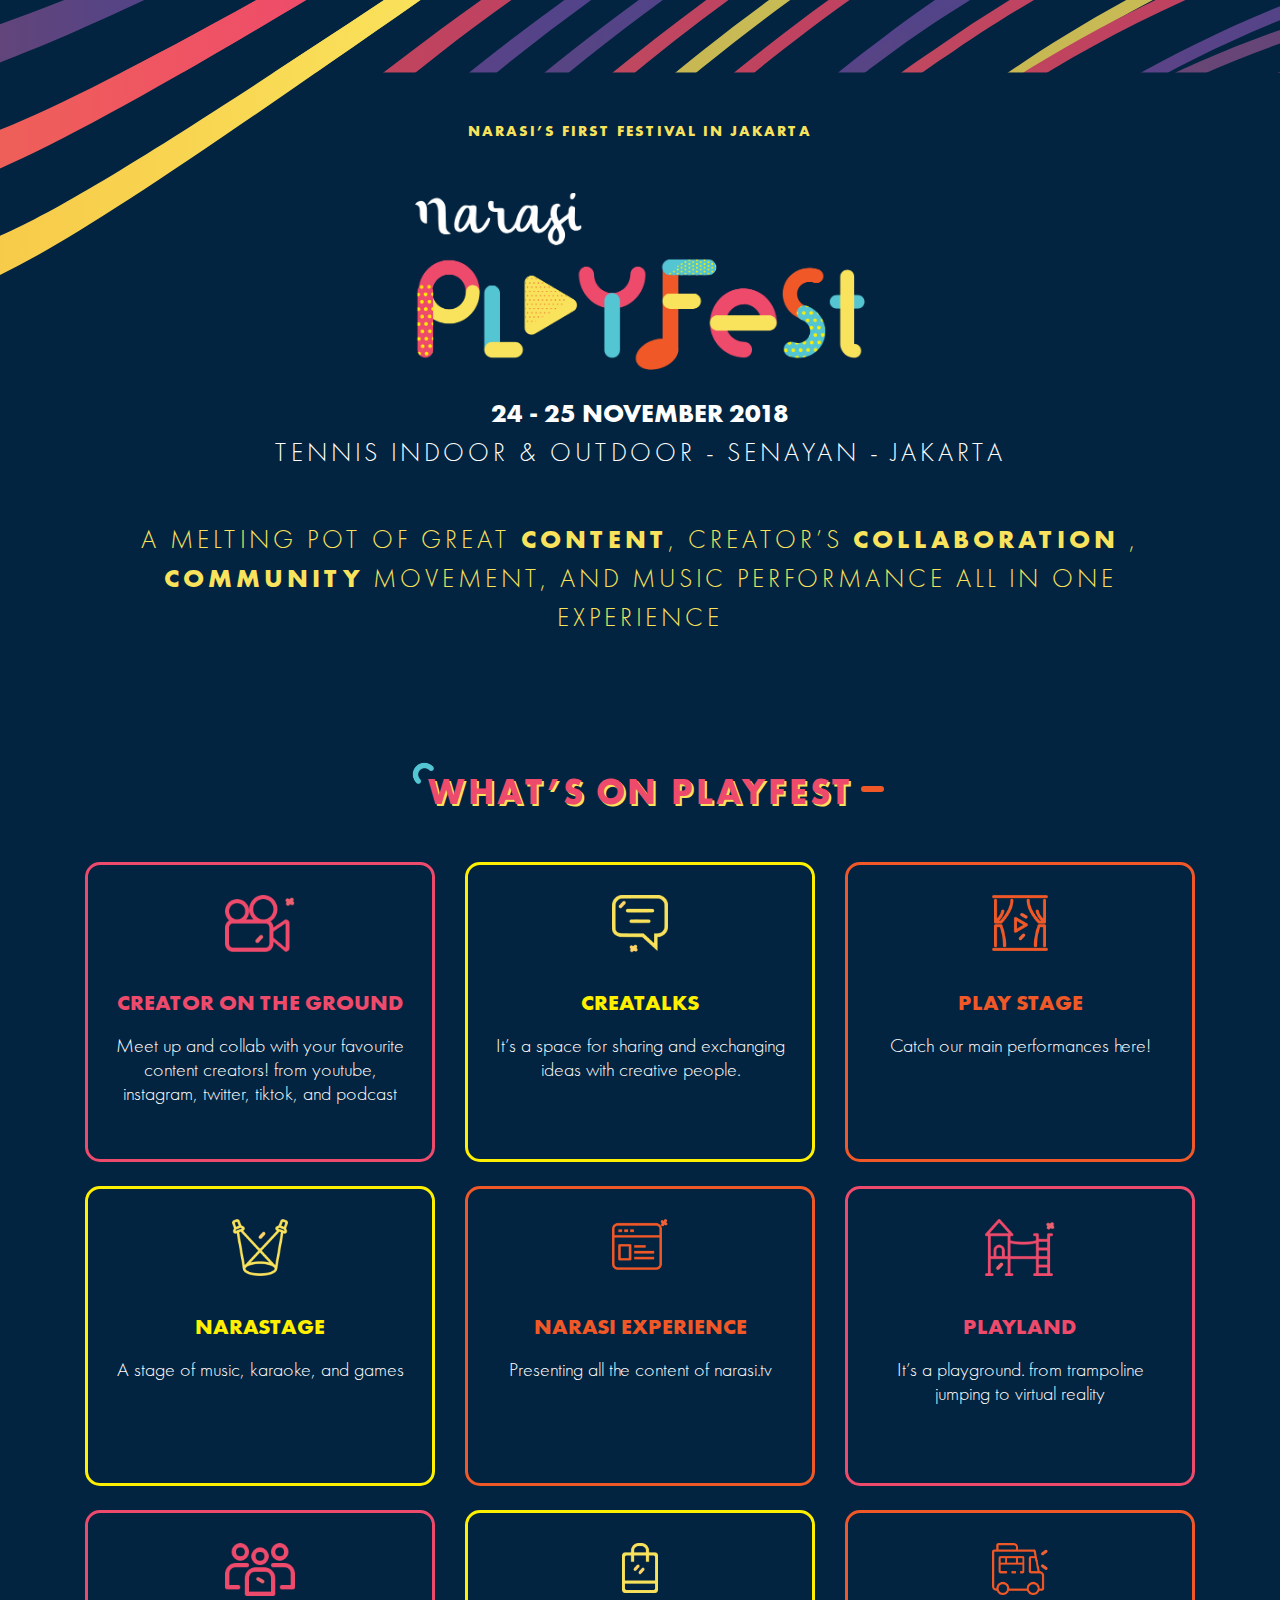
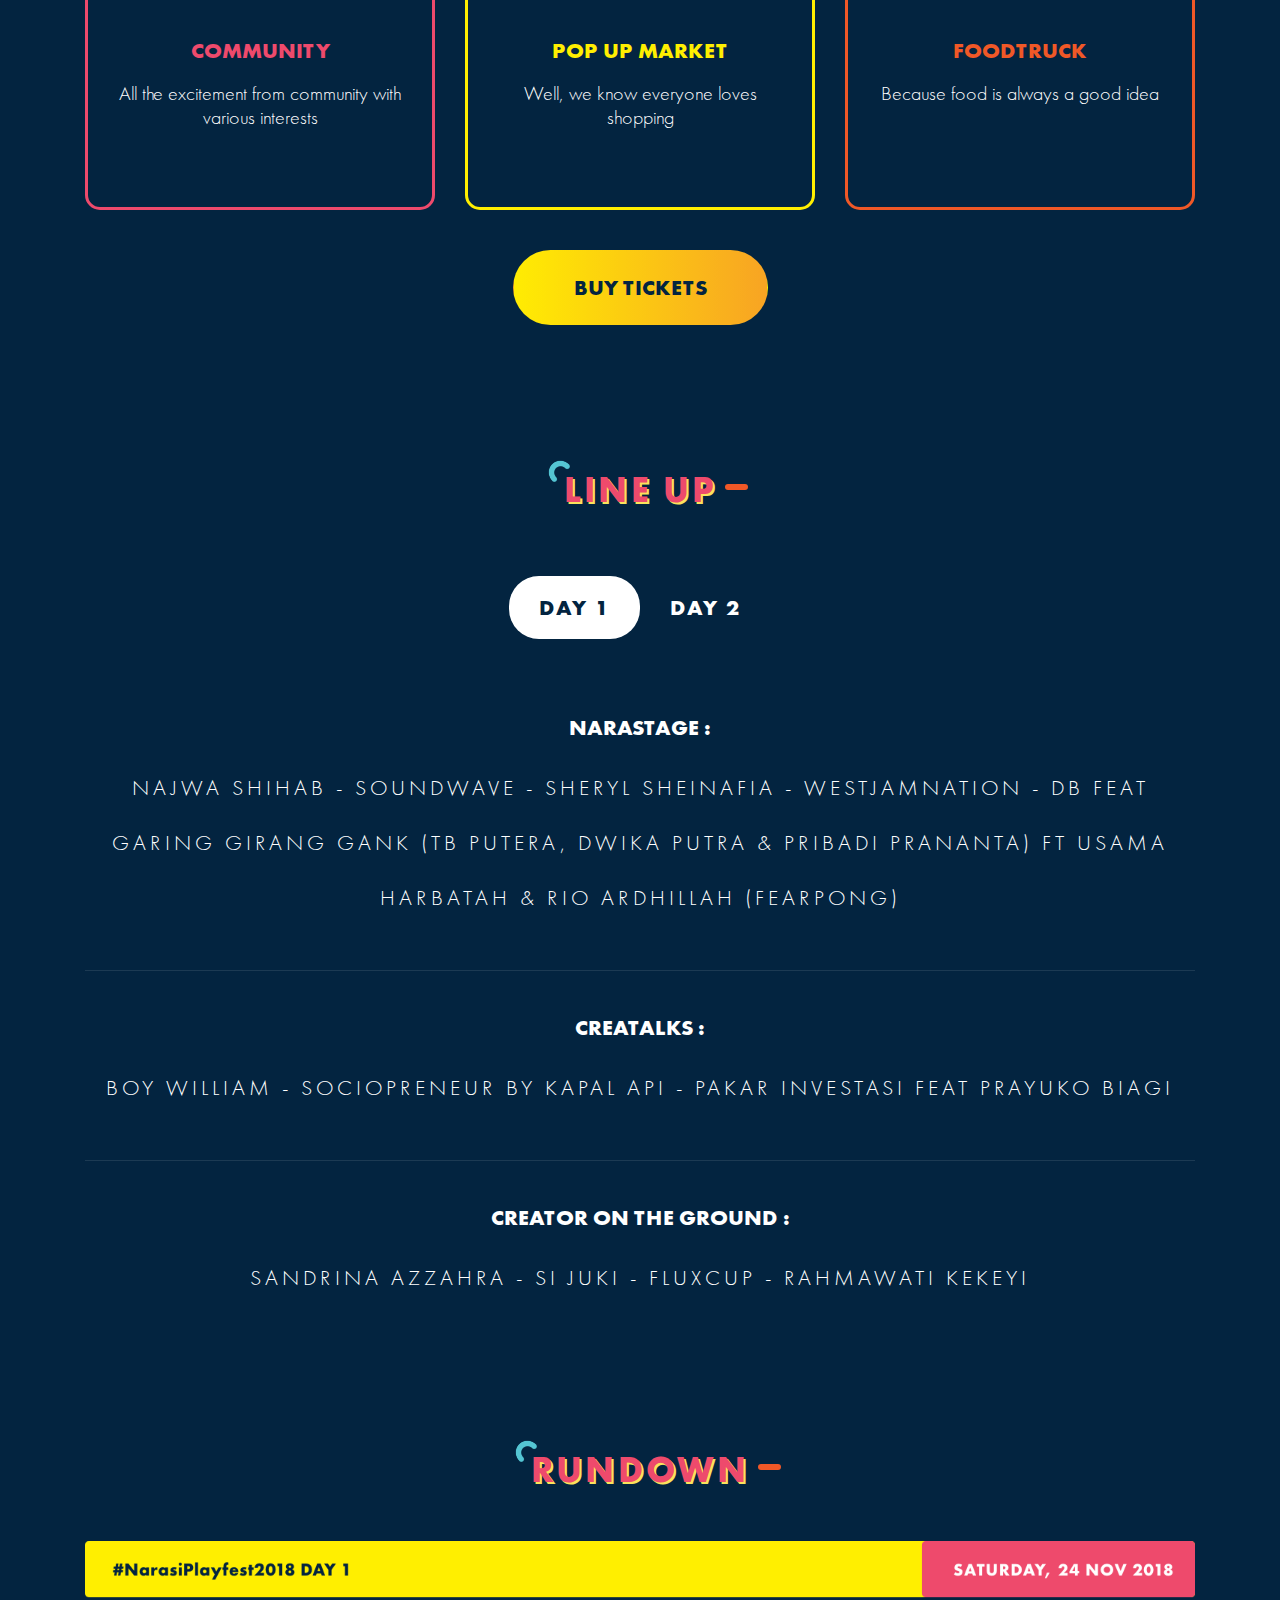
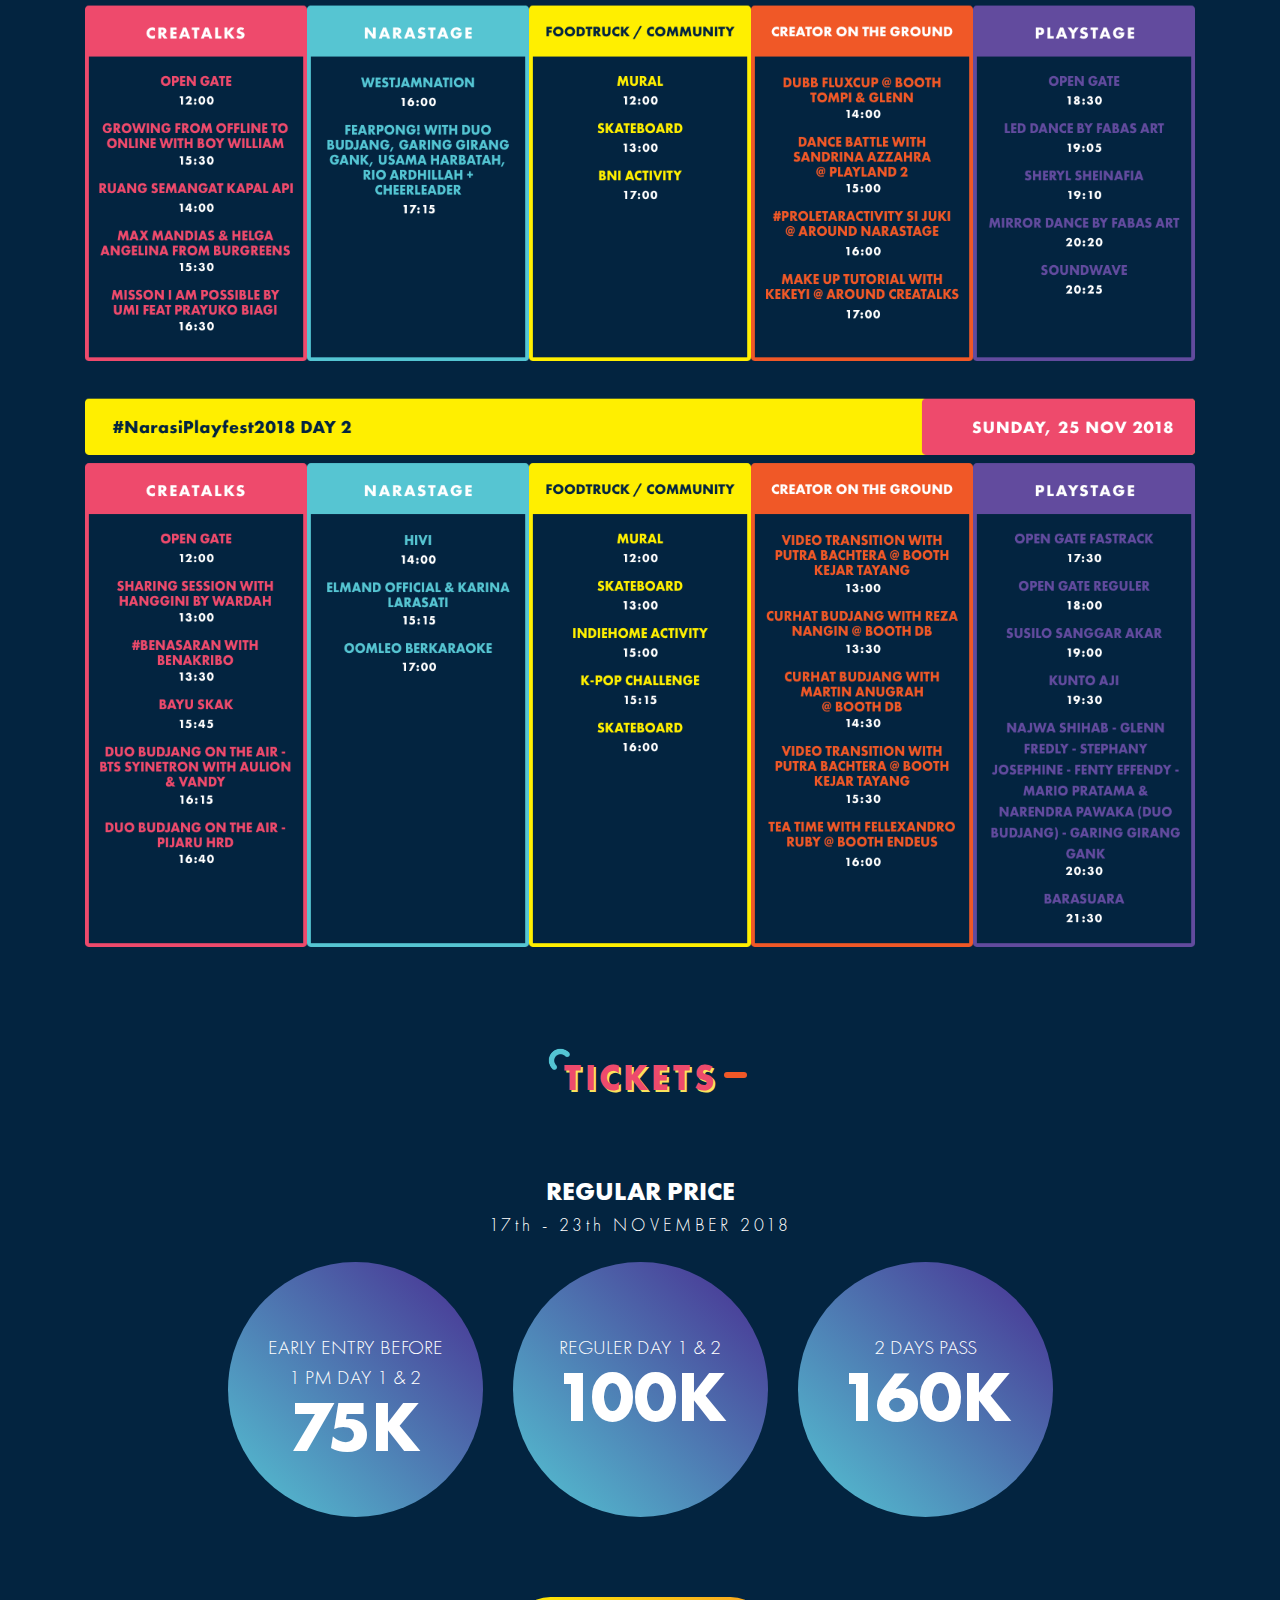
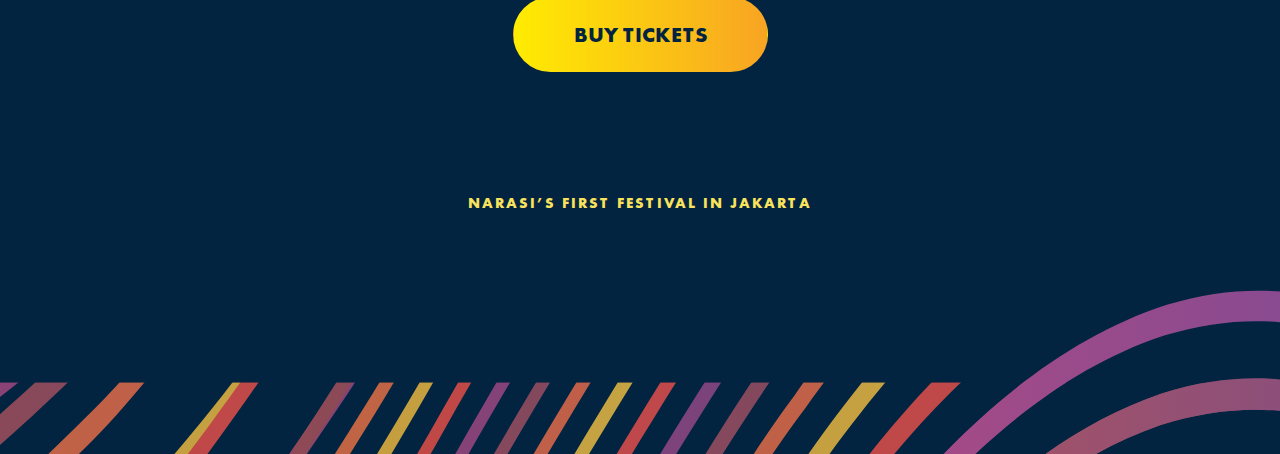
==== index.html @ 6b27f034 "changed file name" ====
<!doctype html>
<html lang="en">

<head>
    <title>Narasi TV - Playfest</title>
    <!-- Required meta tags -->
    <meta charset="utf-8">
    <meta name="viewport" content="width=device-width, initial-scale=1, shrink-to-fit=no, user-scalable=0">
    <link rel="shortcut icon" href="img/favicon.ico" type="image/x-icon" />

    <!-- Bootstrap CSS -->
    <link rel="stylesheet" href="assets/css/bootstrap.min.css">
    <link rel="stylesheet" href="assets/css/styles.css">
    <link rel="stylesheet" href="assets/css/responsive.css">
    <!-- Google Tag Manager -->
    <script>
        (function (w, d, s, l, i) {
            w[l] = w[l] || [];
            w[l].push({
                'gtm.start': new Date().getTime(),
                event: 'gtm.js'
            });
            var f = d.getElementsByTagName(s)[0],
                j = d.createElement(s),
                dl = l != 'dataLayer' ? '&l=' + l : '';
            j.async = true;
            j.src =
                'https://www.googletagmanager.com/gtm.js?id=' + i + dl;
            f.parentNode.insertBefore(j, f);
        })(window, document, 'script', 'dataLayer', 'GTM-NXWLN9T');
    </script>
    <!-- End Google Tag Manager -->

</head>

<body class="bg-land">
    <div class="container">
        <div class="text-center narasi-pad">
            <p class="head-text">NARASI’S FIRST FESTIVAL IN JAKARTA</p>
            <div class="logo mb-4">
                <img src="img/logo@2x.png" class="img-fluid" alt="">
            </div>
            <p class="basic">24 - 25 NOVEMBER 2018</p>
            <p class="basic-lite light-font lt-4 mb-5">TENNIS INDOOR & OUTDOOR - SENAYAN - JAKARTA</p>

            <p class="text-yellow melst">
                A MELTING POT OF GREAT <strong>CONTENT</strong>, CREATOR’S <strong>COLLABORATION</strong> , <br>
                <strong>COMMUNITY</strong> MOVEMENT, AND MUSIC PERFORMANCE ALL IN ONE EXPERIENCE
            </p>
        </div>
    </div>
    <div class="container pt-3">
        <div class="text-center">
            <h3 class="heading-3 mt-5 mb-5">WHAT’S ON PLAYFEST</h3>
            <div class="row">
                <div class="col-xl-4 col-md-6 col-sm-6 mb-4">
                    <div class="tree-bdr red">
                        <div class="icona">
                            <img src="img/camera.png" class="img-fluid" alt="">
                        </div>
                        <h4 class="mt-5 mb-3">CREATOR ON THE GROUND</h4>
                        <p>Meet up and collab with your favourite content creators! from youtube, instagram, twitter,
                            tiktok, and podcast</p>
                    </div>
                </div>
                <div class="col-xl-4 col-md-6 col-sm-6 mb-4">
                    <div class="tree-bdr yellow">
                        <div class="icona">
                            <img src="img/ic-creatalks@2x.png" class="img-fluid" alt="">
                        </div>
                        <h4 class="mt-5 mb-3">CREATALKS</h4>
                        <p>It’s a space for sharing and exchanging ideas with creative people.</p>
                    </div>
                </div>
                <div class="col-xl-4 col-md-6 col-sm-6 mb-4">
                    <div class="tree-bdr orange">
                        <div class="icona">
                            <img src="img/ic-play-stage@2x.png" class="img-fluid" alt="">
                        </div>
                        <h4 class="mt-5 mb-3">PLAY STAGE</h4>
                        <p>Catch our main performances here!</p>
                    </div>
                </div>
                <div class="col-xl-4 col-md-6 col-sm-6 mb-4">
                    <div class="tree-bdr yellow">
                        <div class="icona">
                            <img src="img/ic-narastage@2x.png" class="img-fluid" alt="">
                        </div>
                        <h4 class="mt-5 mb-3">NARASTAGE</h4>
                        <p>A stage of music, karaoke, and games </p>
                    </div>
                </div>

                <div class="col-xl-4 col-md-6 col-sm-6 mb-4">
                    <div class="tree-bdr orange">
                        <div class="icona">
                            <img src="img/ic-naraex@2x.png" class="img-fluid" alt="">
                        </div>
                        <h4 class="mt-5 mb-3">NARASI EXPERIENCE</h4>
                        <p>Presenting all the content of narasi.tv</p>
                    </div>
                </div>

                <div class="col-xl-4 col-md-6 col-sm-6 mb-4">
                    <div class="tree-bdr red">
                        <div class="icona">
                            <img src="img/ic-playland@2x.png" class="img-fluid" alt="">
                        </div>
                        <h4 class="mt-5 mb-3">PLAYLAND</h4>
                        <p>It’s a playground. from trampoline jumping to virtual reality</p>
                    </div>
                </div>
                <div class="col-xl-4 col-md-6 col-sm-6 mb-4">
                    <div class="tree-bdr red">
                        <div class="icona">
                            <img src="img/ic-comminity@2x.png" class="img-fluid" alt="">
                        </div>
                        <h4 class="mt-5 mb-3">COMMUNITY </h4>
                        <p>All the excitement from community with various interests</p>
                    </div>
                </div>
                <div class="col-xl-4 col-md-6 col-sm-6 mb-4">
                    <div class="tree-bdr yellow">
                        <div class="icona popup">
                            <img src="img/ic-popup@2x.png" class="img-fluid" alt="">
                        </div>
                        <h4 class="mt-5 mb-3">POP UP MARKET</h4>
                        <p>Well, we know everyone loves shopping </p>
                    </div>
                </div>
                <div class="col-xl-4 col-md-6 col-sm-6 mb-4">
                    <div class="tree-bdr orange">
                        <div class="icona">
                            <img src="img/ic-foodtruck@2x.png" class="img-fluid" alt="">
                        </div>
                        <h4 class="mt-5 mb-3">FOODTRUCK</h4>
                        <p>Because food is always a good idea</p>
                    </div>
                </div>
            </div>

            <a href="http://bit.ly/tiketplayfest" class="btn btn-yellow mt-3">BUY TICKETS</a>
        </div>
    </div>
    <div class="container pt-5 mt-5">
        <div class="text-center">
            <h3 class="heading-3 mt-5 mb-5">LINE UP</h3>

            <div class="content-tab pt-3">
                <ul class="nav nav-pills justify-content-center" id="myTab" role="tablist">
                    <li class="nav-item">
                        <a class="nav-link nav-link-tab active" id="day-one-tab" data-toggle="tab" href="#day-one" role="tab"
                            aria-controls="day-one" aria-selected="true">DAY 1</a>
                    </li>
                    <li class="nav-item">
                        <a class="nav-link nav-link-tab" id="day-two-tab" data-toggle="tab" href="#day-two" role="tab"
                            aria-controls="day-two" aria-selected="false">DAY 2</a>
                    </li>
                </ul>
                <div class="tab-content mt-5" id="myTabContent">
                    <div class="tab-pane fade show active" id="day-one" role="tabpanel" aria-labelledby="day-one-tab">
                        <div class="pt-4 mb-3">
                            <p class="line-title">NARASTAGE :</p>
                            <p class="lt-4 line-up">
                                NAJWA SHIHAB - SOUNDWAVE - SHERYL SHEINAFIA - WESTJAMNATION - DB feat Garing Girang Gank (TB Putera, Dwika Putra & Pribadi Prananta) ft Usama Harbatah & Rio Ardhillah (Fearpong)
                            </p>
                        </div>
                        <hr>
                        <div class="pt-4 mb-3">
                            <p class="line-title">CREATALKS :</p>
                            <p class="lt-4 line-up">
                                BOY WILLIAM - Sociopreneur by Kapal Api - Pakar Investasi feat Prayuko Biagi
                            </p>
                        </div>
                        <hr>
                        <div class="pt-4 mb-3">
                            <p class="line-title">CREATOR ON THE GROUND :</p>
                            <p class="lt-4 line-up">
                                SANDRINA AZZAHRA -  SI JUKI -
                                FLUXCUP - Rahmawati Kekeyi
                            </p>
                        </div>
                       
                    </div>
                    <div class="tab-pane fade" id="day-two" role="tabpanel" aria-labelledby="day-two-tab">
                        <div class="pt-4 mb-3">
                            <p class="line-title">NARASTAGE :</p>
                            <p class="lt-4 line-up">
                                KUNTO AJI - BARASUARA - ELMAND OFFICIAL & KARINA LARASATI - HIVI - OOMLEO BERKARAOKE -
                                NAJWA SHIHAB - TOMPI & GLENN - MARIO PRATAMA & NARENDRA PAWAKA (DUO BUDJANG) - TEPPY
                                FROM TEPPY-O-METER MOVIE REVIEW - FENTY EFFENDY FROM BUKA BUKU
                            </p>
                        </div>
                        <hr>
                        <div class="pt-4 mb-3">
                            <p>CREATALKS :</p>
                            <p class="lt-4 line-up">
                                BENAZIO RIZKI PUTRA - DUO BUDJANG X Ayyah & anakku (Aulion & Vandy) - Pijaru
                            </p>
                        </div>
                        <hr>
                        <div class="pt-4 mb-3">
                            <p>CREATOR ON THE GROUND :</p>
                            <p class="lt-4 line-up">
                                HANDOKO TJUNG - FELLEXANDRO RUBY - PUTRA BACHTERA - Reza Nangin & Martin Anugrah - Bayu Skak
                            </p>
                        </div>
                       
                    </div>
                </div>
            </div>
        </div>
    </div>

    <div class="container pt-5 mt-5">
            <div class="text-center">
                <h3 class="heading-3 mt-5 mb-5">RUNDOWN</h3>
                <div class="rundown"></div>
            </div>
        </div>

    <div class="container pt-5">
        <div class="text-center">
            <h3 class="heading-3 mt-5 mb-5">TICKETS</h3>

            
            <div class="price-list pt-4 mt-5 pb-3">
                <p class="mb-0 basic">REGULAR PRICE</p>
                <p class="text-18 lt-4">17th - 23th NOVEMBER 2018</p>

                <div class="row justify-content-md-center mt-4">
                    <div class="col-lg-3 col-md-6 mb-3">
                        <div class="presale blue">
                            <p class="pre-small">EARLY ENTRY BEFORE 1 PM DAY 1 & 2</p>
                            <h4 class="price mb-0">75K</h4>
                        </div>
                    </div>
                    <div class="col-lg-3 col-md-6 mb-3">
                        <div class="presale blue">
                            <p class="pre-small">Reguler day 1 & 2</p>
                            <h4 class="price mb-0">100K</h4>
                        </div>
                    </div>
                    <div class="col-lg-3 col-md-6 mb-3">
                        <div class="presale blue">
                            <p class="pre-small">2 DAYS PASS</p>
                            <h4 class="price mb-0">160K</h4>
                        </div>
                    </div>
                </div>
            </div>

            <a href="http://bit.ly/tiketplayfest" class="btn btn-yellow mt-5">BUY TICKETS</a>

        </div>
    </div>
    <div class="container footer text-center">
        <p class="head-text">NARASI’S FIRST FESTIVAL IN JAKARTA</p>
    </div>
    <!-- Optional JavaScript -->
    <!-- jQuery first, then Popper.js, then Bootstrap JS -->
    <script src="https://code.jquery.com/jquery-3.3.1.slim.min.js" integrity="sha384-q8i/X+965DzO0rT7abK41JStQIAqVgRVzpbzo5smXKp4YfRvH+8abtTE1Pi6jizo"
        crossorigin="anonymous"></script>
    <script src="https://cdnjs.cloudflare.com/ajax/libs/popper.js/1.14.3/umd/popper.min.js" integrity="sha384-ZMP7rVo3mIykV+2+9J3UJ46jBk0WLaUAdn689aCwoqbBJiSnjAK/l8WvCWPIPm49"
        crossorigin="anonymous"></script>
    <script src="assets/js/bootstrap.min.js"></script>

</body>
<!-- Google Tag Manager (noscript) -->
<noscript><iframe src="https://www.googletagmanager.com/ns.html?id=GTM-NXWLN9T" height="0" width="0" style="display:none;visibility:hidden"></iframe></noscript>
<!-- End Google Tag Manager (noscript) -->

</html>
---- assets/css/styles.css ----
@import url('font-awesome.min.css');

@font-face {
    font-family: 'Futura PT';
    src: url('../fonts/FuturaPT-Light.eot');
    src: url('../fonts/FuturaPT-Light.eot?#iefix') format('embedded-opentype'),
        url('../fonts/FuturaPT-Light.woff2') format('woff2'),
        url('../fonts/FuturaPT-Light.woff') format('woff'),
        url('../fonts/FuturaPT-Light.ttf') format('truetype');
    font-weight: 300;
    font-style: normal;
}

@font-face {
    font-family: 'Futura PT';
    src: url('../fonts/FuturaPT-Bold.eot');
    src: url('../fonts/FuturaPT-Bold.eot?#iefix') format('embedded-opentype'),
        url('../fonts/FuturaPT-Bold.woff2') format('woff2'),
        url('../fonts/FuturaPT-Bold.woff') format('woff'),
        url('../fonts/FuturaPT-Bold.ttf') format('truetype');
    font-weight: bold;
    font-style: normal;
}

body{
    font-family: 'Futura PT';
    font-weight: 300;
    font-style: normal;
    font-size: 22px;
    color: #fff;
}

.bg-land{
    background: url('../../img/bg.svg') no-repeat center top;
    background-size: cover;
}

.narasi-pad{
    padding-top: 120px;
}

.head-text{
    color: #FAE35C;
    letter-spacing: 2px;
    font-size: 15px;
    margin-bottom: 50px;
    font-weight: bold;
}

.text-yellow{
    color: #FAE35C;
}

.logo{
    width: 450px;
    margin: auto;
}
.basic{
    font-size: 26px;
    font-weight: bold;
    margin-bottom: 0;
}
.basic-lite{
    font-size: 26px;
    
}
.light-font{
    font-weight: 300;
}

.lt-2{
    letter-spacing: 2px;
}

.lt-4{
    letter-spacing: 4px;
}
strong{
    font-weight: bold;
}

.melst {
    margin: auto;
    margin-bottom: 70px;
    font-size: 26px;
    letter-spacing: 4px;
}

.heading-3{
    color: #EE4A6C;
    text-shadow: 2px 2px #FAE35C;
    position: relative;
        letter-spacing: 3px;
    font-weight: bold;
    font-size: 36px;
}

.heading-3::before{
    content: "";
    position: absolute;
    background: url('../../img/aksen.png') no-repeat center center;
    background-size: contain;
    width: 27px;
    height: 27px;
    margin-left: -20px;
    margin-top: -13px;
}

.heading-3::after {
    content: "";
    position: absolute;
    background: #F05827;
    width: 23px;
    height: 6px;
    border-radius: 10px;
    margin-top: 15px;
    margin-left: 8px;
}

.icona{
    width: 70px;
    margin: auto;
    height: 47px;
}

.icona.popup{
    width: 37px !important;
}

.tree-bdr {
    border: 3px #fff solid;
    padding: 30px 25px;
    border-radius: 15px;
    min-height: 300px;
}

.tree-bdr h4{
    font-size: 22px;
    font-weight: bold;
}

.tree-bdr p {
    line-height: 24px;
    font-size: 20px;
}


.tree-bdr.red {
    border: 3px #EE4A6C solid;
}

.tree-bdr.red h4{
    color: #EE4A6C;
}


.tree-bdr.yellow {
    border: 3px #FFEF00 solid;
}

.tree-bdr.yellow .icona, .tree-bdr.orange .icona{
    width: 56px;
}

.tree-bdr.yellow h4{
    color: #FFEF00;
}


.tree-bdr.orange {
    border: 3px #F05827 solid;
}

.tree-bdr.orange h4{
    color: #F05827;
}

.btn-yellow {
    background: rgb(255,236,2);
    background: linear-gradient(90deg, rgba(255,236,2,1) 0%, rgba(248,164,35,1) 100%);
    border-color: transparent;
    border-radius: 50px;
    color: #032440;
    /* height: 50px; */
    font-size: 22px;
    font-weight: bold;
    padding: 20px 60px;
}

.btn-yellow:hover {
    background: rgb(255,236,2);
    background: linear-gradient(270deg, rgba(255,236,2,1) 0%, rgba(248,164,35,1) 100%);
    color: #032440;

}

.nav-pills .nav-link-tab.active {
    color: #032440;
    background-color: #fff;
    border-radius: 30px;
}

.nav-link-tab {
    display: block;
    padding: 15px 30px;
    font-weight: bold;
    letter-spacing: 2px;
    color: #fff;
}
.nav-link-tab:hover{
    opacity: 0.6;
    color: #fff;
}

.line-title{
    font-weight: bold;
}
.line-up{
    margin-bottom: 45px;
    text-transform: uppercase;
    line-height: 55px;
}

hr{
    border-top: 1px solid rgba(255, 255, 255, 0.1);
}

.text-18{
    font-size: 18px;
}

.presale {
    background: rgb(250,227,92);
    background: linear-gradient(202deg, rgba(250,227,92,1) 0%, rgba(241,154,36,1) 100%);
    color: #0164D3;
    border-radius: 50%;
    padding: 70px 35px;
    margin: auto;
    height: 255px;
}
.presale p{
    font-size: 30px;
    margin-bottom: 8px;
}
.presale p.pre-small{
    font-size: 20px;
    margin-bottom: 15px;
    text-transform: uppercase;
}

.price {
    font-size: 72px;
    line-height: 39px;
    font-weight: bold;
}


.presale.blue{
    background: rgb(84,197,211);
    background: linear-gradient(43deg, rgba(84,197,211,1) 0%, rgba(72,45,145,1) 100%);
    color: #fff;
}

.footer{
    margin-top: 120px;
    padding-bottom: 190px;
}
.rundown{
    background: url(../../img/rundown.png) no-repeat top center;
    width: 100%;
    height: 1020px;
    display: block;
    background-size: contain;
}
@media (max-width: 576px) { 
    .presale{
        width: 300px;
        padding: 90px 60px;
        height: 300px;
    }
    .logo{
       width: 300px;
    }
    .head-text{
        margin-top: 30px;
    }
    .basic, .basic-lite, .melst{
        font-size: 20px;
    }
    .rundown{
        background: url(../../img/rundown-mobile.png) no-repeat top center;
        background-size: contain;
        height: 2920px; 
    }
   
}
---- assets/css/responsive.css ----
@media (max-width: 1199.98px) {
    .bg-land{
        background-size: cover;
    }
    .footer {
        margin-top: 63px;
        padding-bottom: 116px;
    }
}


@media (max-width: 991.98px) {

}

@media (max-width: 767.98px) {

}


@media (max-width: 575.98px) {

}

@media (max-width: 380px) {
    .logo {
        width: 86%;
        margin: auto;
            margin-bottom: auto;
    }

}
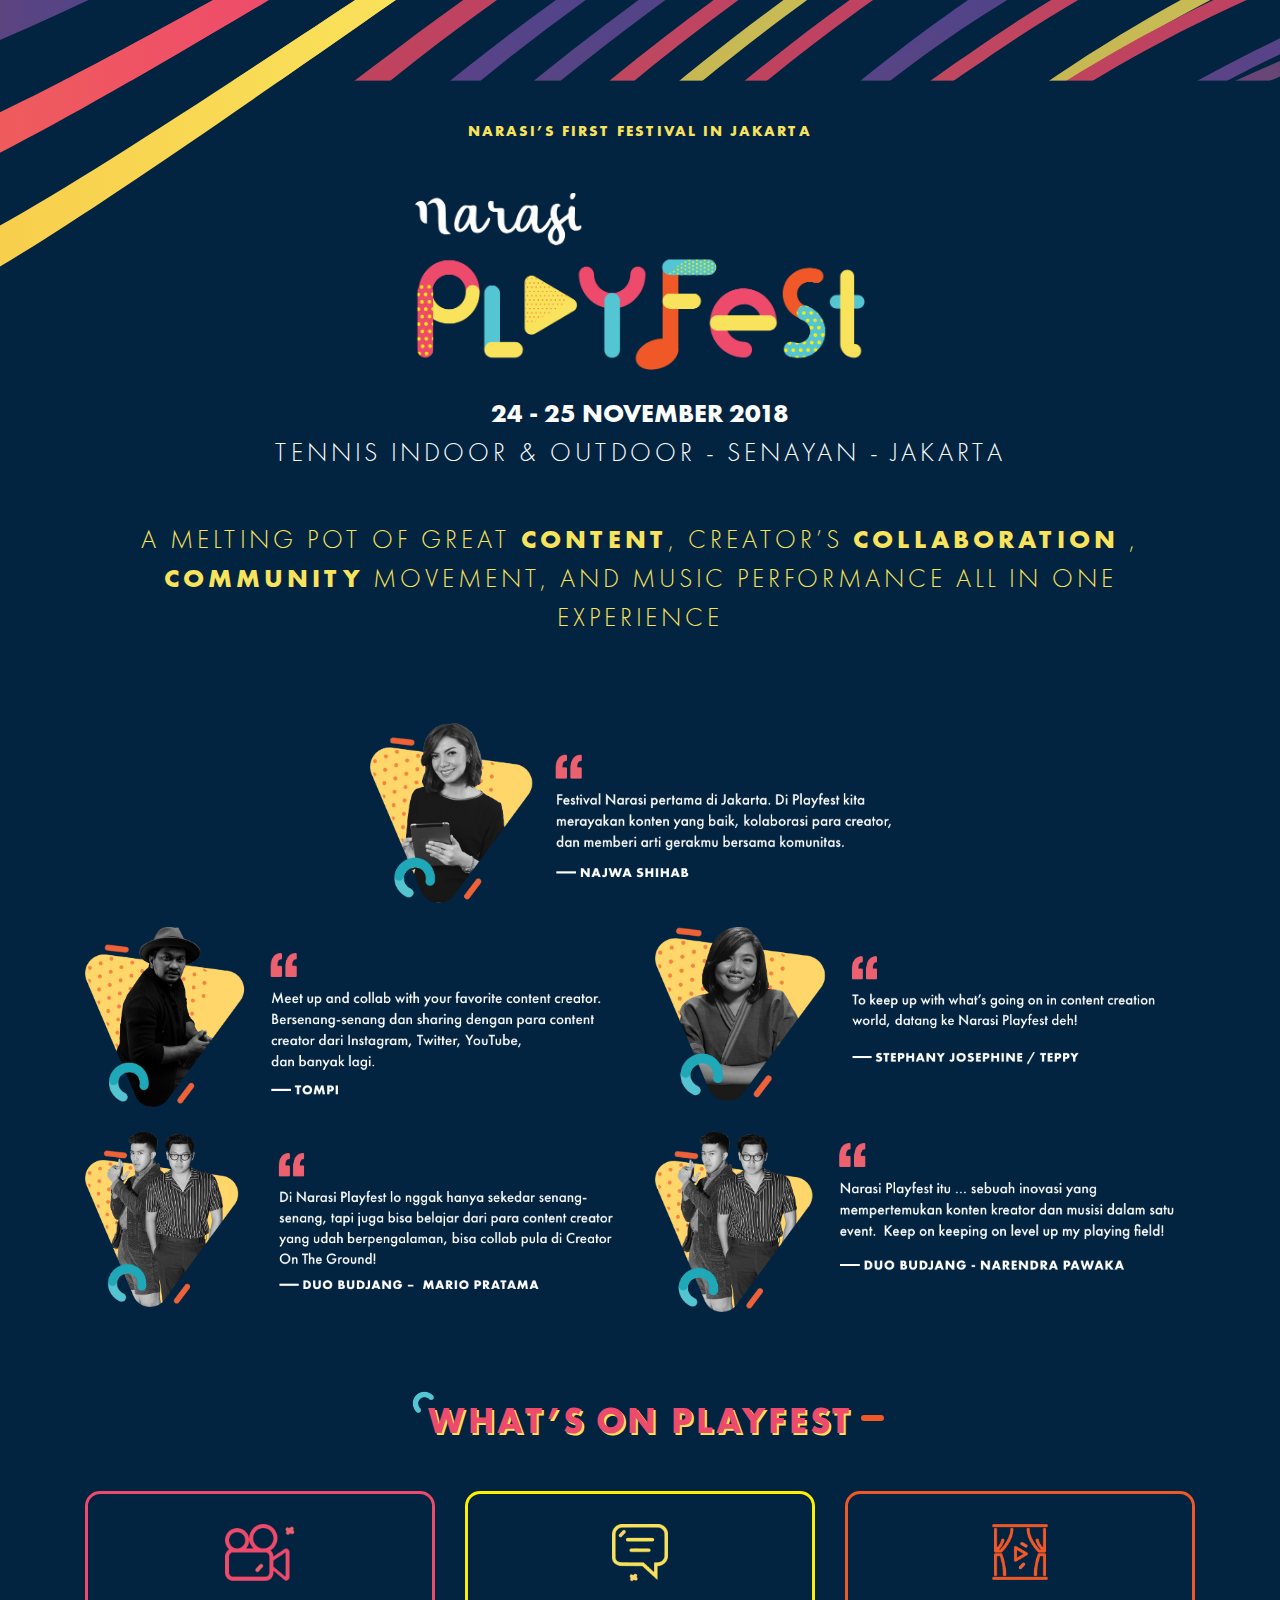
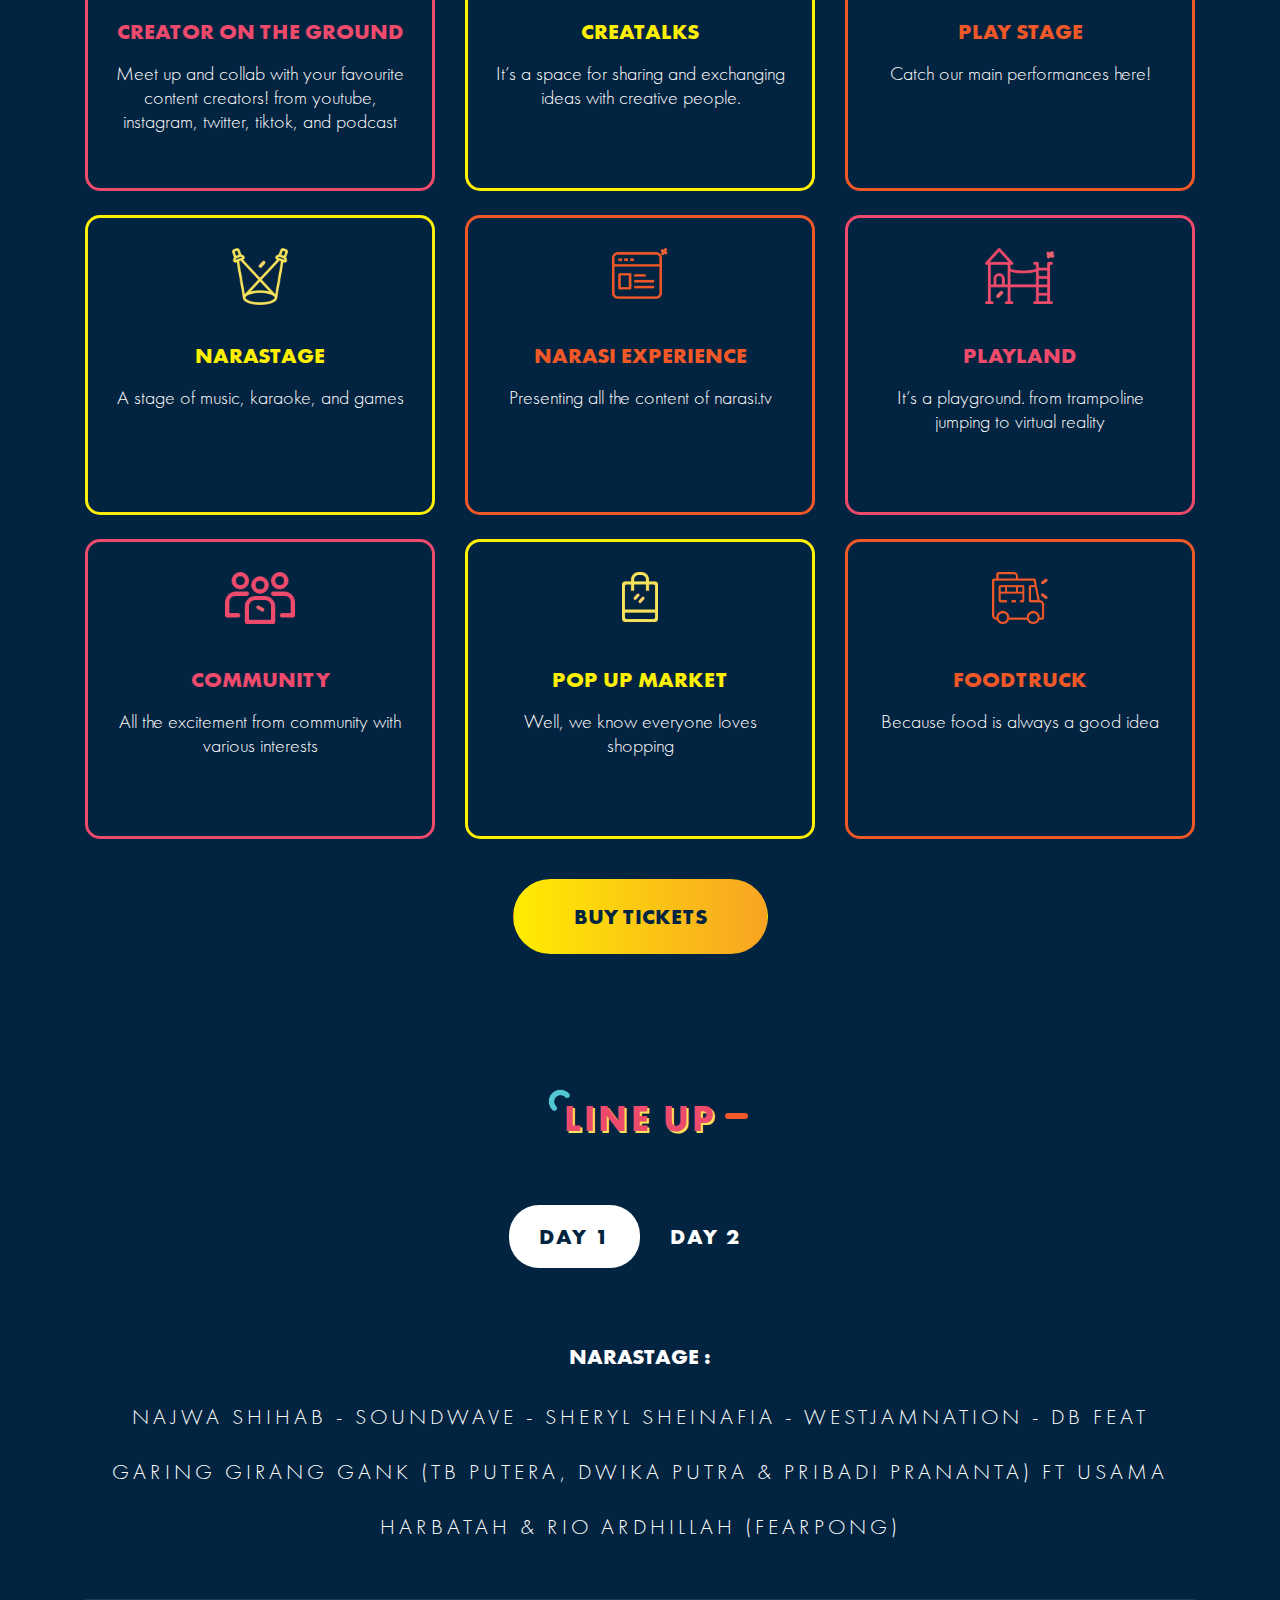
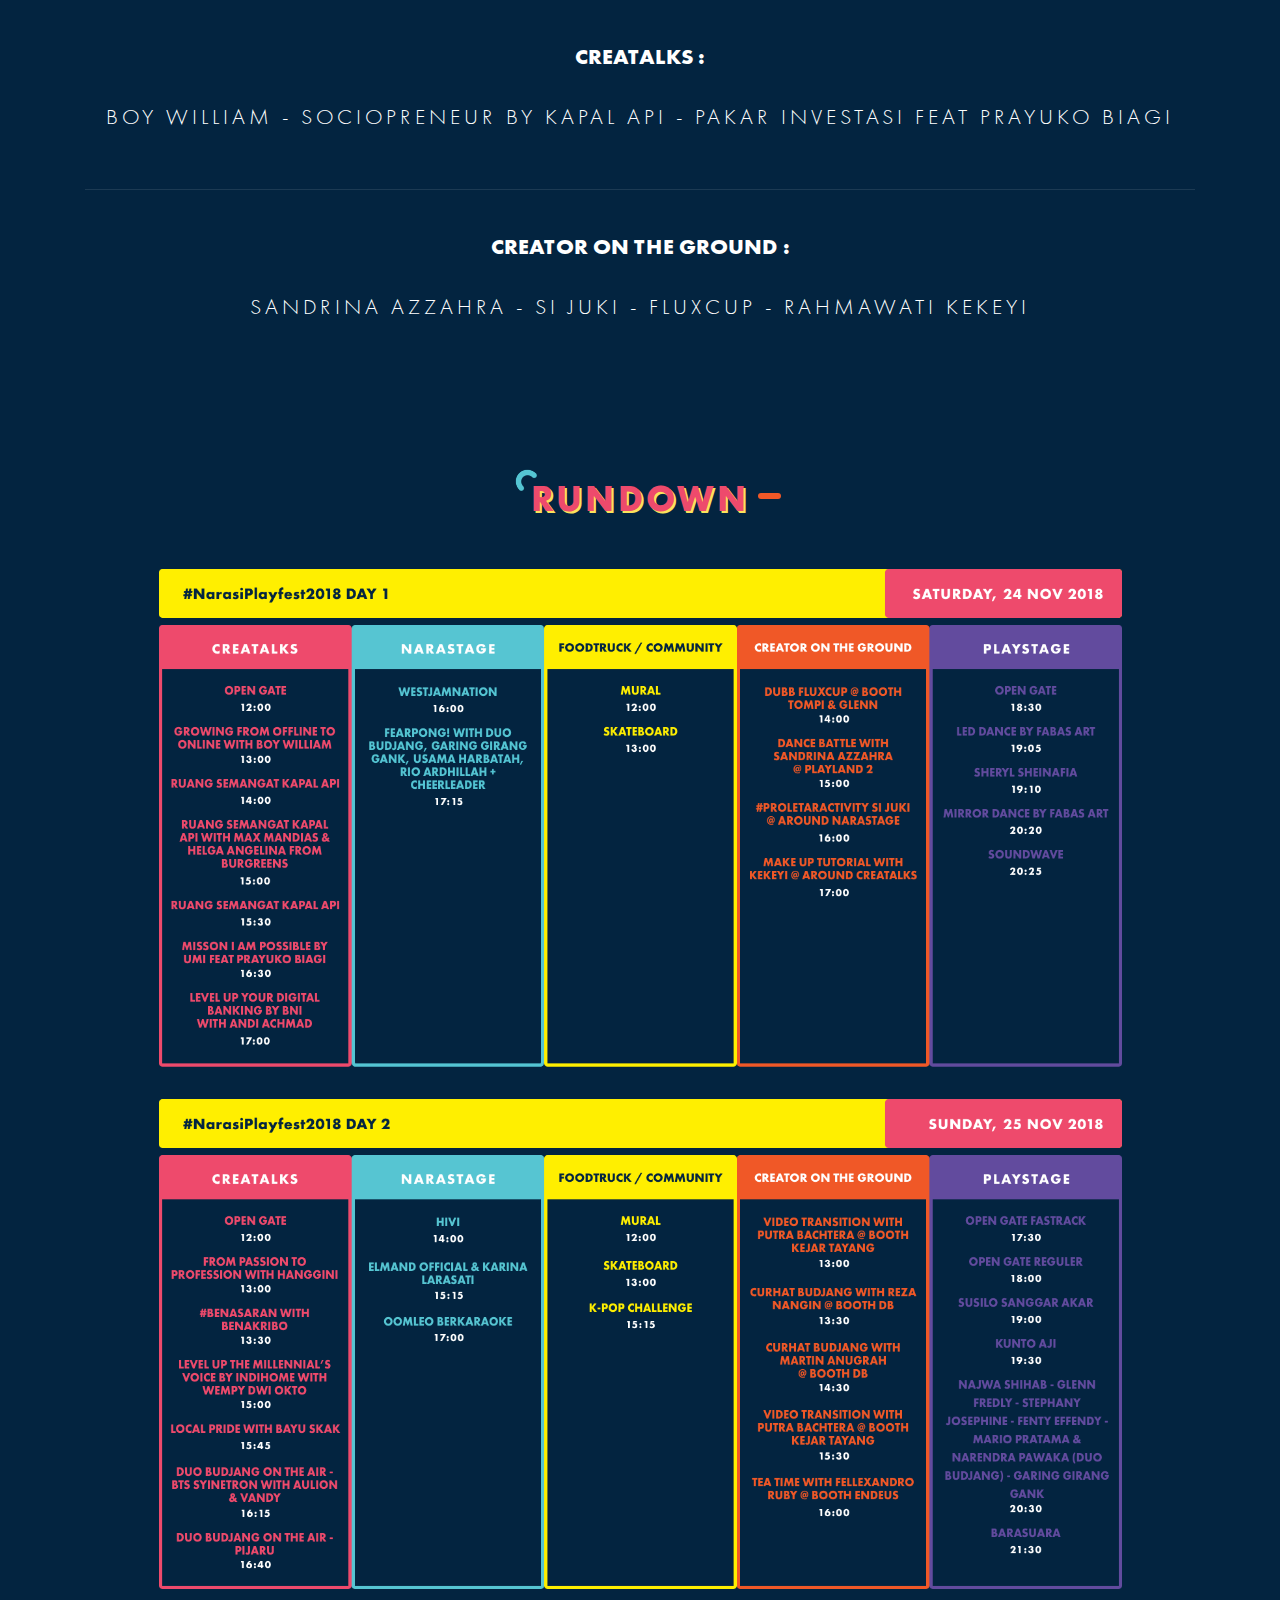
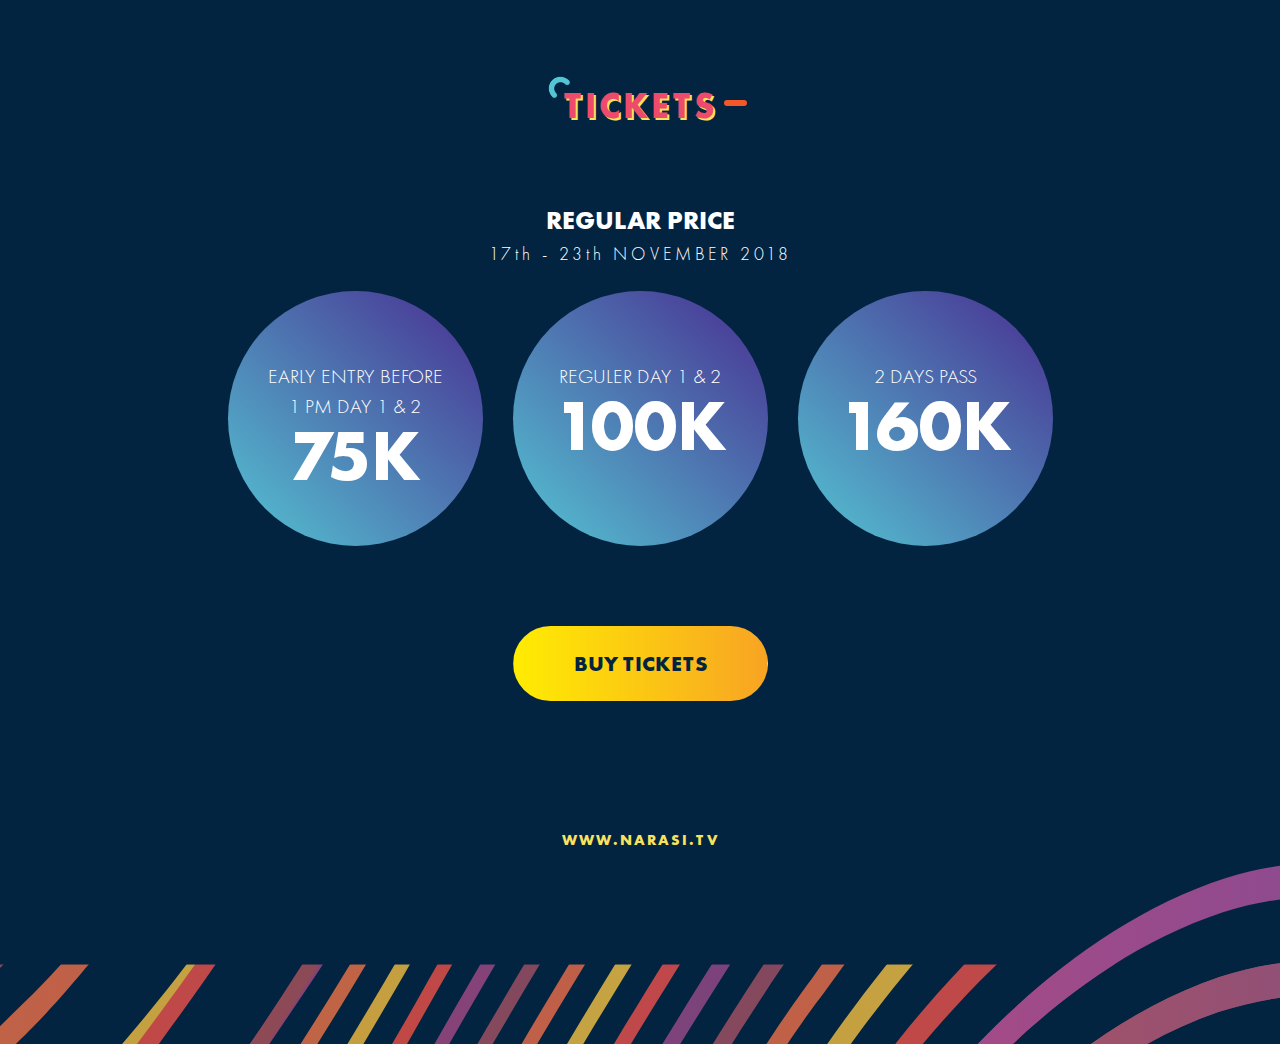
==== commit d7e0a9a6: "add photo quote section" ====
--- a/index.html
+++ b/index.html
@@ -50,6 +50,27 @@
         </div>
     </div>
     <div class="container pt-3">
+        <div class="row justify-content-md-center">
+            <div class="col-lg-6">
+                <img class="fluid w-100 pb-4" src="img/najwa.png">
+            </div>
+        </div>
+        <div class="row">
+            <div class="col-lg-6 ">
+                <img class="fluid w-100 pb-4" src="img/tompi.png">
+            </div>
+            <div class="col-lg-6">
+                <img class="fluid w-100 pb-4" src="img/teppy.png">
+            </div>
+            <div class="col-lg-6">
+                <img class="fluid w-100 pb-4" src="img/mario.png">
+            </div>
+            <div class="col-lg-6">
+                <img class="fluid w-100 pb-4" src="img/narendra.png">
+            </div>
+        </div>
+    </div>
+    <div class="container pt-3">
         <div class="text-center">
             <h3 class="heading-3 mt-5 mb-5">WHAT’S ON PLAYFEST</h3>
             <div class="row">
@@ -255,7 +276,7 @@
         </div>
     </div>
     <div class="container footer text-center">
-        <p class="head-text">NARASI’S FIRST FESTIVAL IN JAKARTA</p>
+        <a href="http://www.narasi.tv" class="head-text" target="_blank">WWW.NARASI.TV</a>
     </div>
     <!-- Optional JavaScript -->
     <!-- jQuery first, then Popper.js, then Bootstrap JS -->
--- a/assets/css/styles.css
+++ b/assets/css/styles.css
@@ -21,6 +21,12 @@
     font-weight: bold;
     font-style: normal;
 }
+a.head-text{
+    text-decoration: none;
+}
+a.head-text:hover{
+    color:#ff4900;
+}
 
 body{
     font-family: 'Futura PT';
@@ -290,7 +296,7 @@
     .rundown{
         background: url(../../img/rundown-mobile.png) no-repeat top center;
         background-size: contain;
-        height: 2920px; 
+        min-height: 2430px;
     }
    
 }